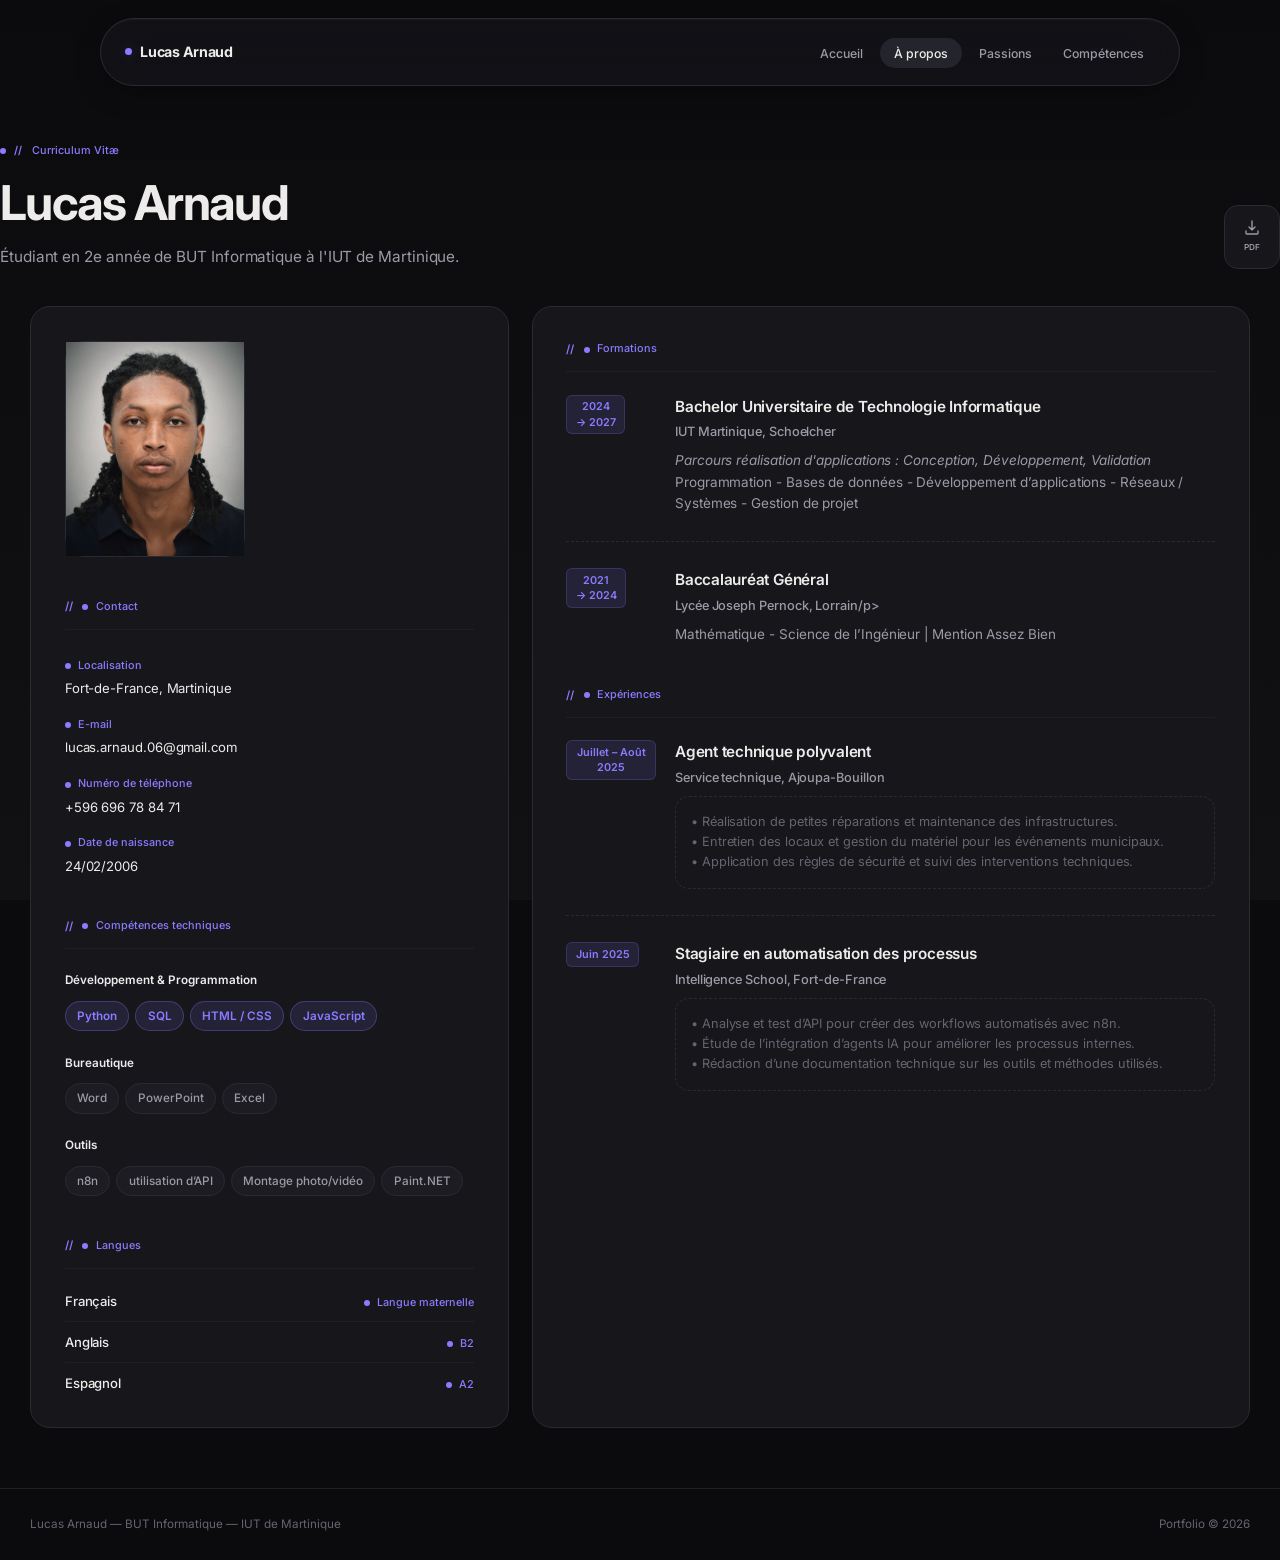
==== about.html @ 6ecc9923 "Initial commit" ====
<!DOCTYPE html>
<html lang="fr">
<head>
  <meta charset="UTF-8" />
  <meta name="viewport" content="width=device-width, initial-scale=1.0" />
  <title>À propos — Lucas Arnaud</title>
  <link rel="preconnect" href="https://fonts.googleapis.com" />
  <link rel="preconnect" href="https://fonts.gstatic.com" crossorigin />
  <link href="https://fonts.googleapis.com/css2?family=JetBrains+Mono:wght@400;500&family=Playfair+Display:ital,wght@0,400;0,700;0,900;1,400&family=Space+Grotesk:wght@300;400;500;600;700&display=swap" rel="stylesheet" />
  <link rel="stylesheet" href="css/style.css" />
</head>
<body>

  <div id="site-nav"></div>

  <main class="page">

    <!-- ── HEADER ── -->
    <header class="about-header container">
      <div class="about-header-left">
        <p class="label reveal">
          <span class="label-prefix">//</span> Curriculum Vitæ
        </p>
        <h1 class="section-title reveal reveal-delay-1">Lucas Arnaud</h1>
        <p class="section-subtitle reveal reveal-delay-2">
          Étudiant en 2e année de BUT Informatique à l'IUT de Martinique.
        </p>
      </div>
      <div class="reveal reveal-delay-3">
        <a href="cv-lucas-arnaud.pdf" download class="cv-download-icon"
           title="Télécharger le CV en PDF" aria-label="Télécharger le CV en PDF">
          <svg width="16" height="16" viewBox="0 0 16 16" fill="none"
               xmlns="http://www.w3.org/2000/svg" aria-hidden="true">
            <path d="M8 1v9M5 7l3 3 3-3" stroke="currentColor" stroke-width="1.4"
                  stroke-linecap="round" stroke-linejoin="round"/>
            <path d="M2 11v2a1 1 0 001 1h10a1 1 0 001-1v-2"
                  stroke="currentColor" stroke-width="1.4" stroke-linecap="round"/>
          </svg>
          <span class="cv-download-label">PDF</span>
        </a>
      </div>
    </header>

    <!-- ── CV BODY : sidebar LEFT · main RIGHT ── -->
    <div class="container">
      <div class="cv-grid">

        <!-- ════ SIDEBAR (GAUCHE) ════ -->
        <aside class="cv-sidebar">

          <!-- Photo -->
          <div class="cv-section reveal">
            <div class="profile-photo-placeholder">
              <img src="images/About/photo.png" alt="Illustration : mangas" loading="lazy" />
            </div>
          </div>

          <!-- Contact -->
          <section class="cv-section reveal">
            <div class="cv-section-header">
              <span class="cv-section-num">//</span>
              <p class="label">Contact</p>
            </div>
            <dl style="display:flex;flex-direction:column;gap:.85rem">
              <div>
                <dt class="label" style="margin-bottom:.25rem">Localisation</dt>
                <dd style="font-size:.875rem">Fort-de-France, Martinique</dd>
              </div>
              <div>
                <dt class="label" style="margin-bottom:.25rem">E-mail</dt>
                <dd style="font-size:.875rem">lucas.arnaud.06@gmail.com</dd>
              </div>
              <div>
                <dt class="label" style="margin-bottom:.25rem">Numéro de téléphone</dt>
                <dd style="font-size:.875rem">+596 696 78 84 71</dd>
              </div>
              <div>
                <dt class="label" style="margin-bottom:.25rem">Date de naissance</dt>
                <dd style="font-size:.875rem">24/02/2006</dd>
              </div>
            </dl>
          </section>

          <!-- Compétences techniques -->
          <section class="cv-section reveal">
            <div class="cv-section-header">
              <span class="cv-section-num">//</span>
              <p class="label">Compétences techniques</p>
            </div>

            <div class="skills-group">
              <p class="skills-group-title">Développement & Programmation</p>
              <div class="tags">
                <span class="tag tag-accent">Python</span>
                <span class="tag tag-accent">SQL</span>
                <span class="tag tag-accent">HTML / CSS</span>
                <span class="tag tag-accent">JavaScript</span>
              </div>
            </div>

            <div class="skills-group">
              <p class="skills-group-title">Bureautique</p>
              <div class="tags">
                <span class="tag">Word</span>
                <span class="tag">PowerPoint</span>
                <span class="tag">Excel</span>
              </div>
            </div>

            <div class="skills-group">
              <p class="skills-group-title">Outils</p>
              <div class="tags">
                <span class="tag">n8n</span>
                <span class="tag">utilisation d’API</span>
                <span class="tag">Montage photo/vidéo</span>
                <span class="tag">Paint.NET</span>
              </div>
            </div>
          </section>

          <!-- Langues -->
          <section class="cv-section reveal">
            <div class="cv-section-header">
              <span class="cv-section-num">//</span>
              <p class="label">Langues</p>
            </div>
            <div style="display:flex;flex-direction:column;gap:.65rem">
              <div style="display:flex;justify-content:space-between;align-items:baseline">
                <span style="font-size:.875rem;font-weight:500">Français</span>
                <span class="label">Langue maternelle</span>
              </div>
              <hr class="divider" />
              <div style="display:flex;justify-content:space-between;align-items:baseline">
                <span style="font-size:.875rem;font-weight:500">Anglais</span>
                <span class="label">B2</span>
              </div>
              <hr class="divider" />
              <div style="display:flex;justify-content:space-between;align-items:baseline">
                <span style="font-size:.875rem;font-weight:500">Espagnol</span>
                <span class="label">A2</span>
              </div>
            </div>
          </section>

        </aside>

        <!-- ════ MAIN (DROITE) ════ -->
        <div class="cv-main">

          <!-- Formation -->
          <section class="cv-section reveal">
            <div class="cv-section-header">
              <span class="cv-section-num">//</span>
              <p class="label">Formations</p>
            </div>

            <div class="timeline-item">
              <div class="timeline-year">2024<br />→ 2027</div>
              <div class="timeline-content">
                <h3>Bachelor Universitaire de Technologie Informatique</h3>
                <p class="subtitle">IUT Martinique, Schoelcher</p>
                <p><em>Parcours réalisation d'applications : Conception, Développement, Validation</em></p>
                <p>Programmation - Bases de données - Développement d’applications - Réseaux / Systèmes - Gestion de projet</p>
              </div>
            </div>

            <div class="timeline-item">
              <div class="timeline-year">2021<br />→ 2024</div>
              <div class="timeline-content">
                <h3>Baccalauréat Général</h3>
                <p class="subtitle">Lycée Joseph Pernock, Lorrain/p>
                <p>Mathématique - Science de l’Ingénieur | Mention Assez Bien</p>
              </div>
            </div>
          </section>

          <!-- Expériences -->
          <section class="cv-section reveal">
            <div class="cv-section-header">
              <span class="cv-section-num">//</span>
              <p class="label">Expériences</p>
            </div>

            <div class="timeline-item">
              <div class="timeline-year"> Juillet – Août 2025</div>
              <div class="timeline-content">
                <h3>Agent technique polyvalent</h3>
                <p class="subtitle">Service technique, Ajoupa-Bouillon</p>
                <div class="placeholder-text" style="margin-top:.5rem">
                  • Réalisation de petites réparations et maintenance des infrastructures.
                  <br>• Entretien des locaux et gestion du matériel pour les événements municipaux.
                  <br>• Application des règles de sécurité et suivi des interventions techniques.
                </div>
              </div>
            </div>

            <div class="timeline-item">
              <div class="timeline-year">Juin 2025</div>
              <div class="timeline-content">
                <h3>Stagiaire en automatisation des processus</h3>
                <p class="subtitle">Intelligence School, Fort-de-France</p>
                <div class="placeholder-text" style="margin-top:.5rem">
                  • Analyse et test d’API pour créer des workflows automatisés avec n8n.
                  <br>• Étude de l’intégration d’agents IA pour améliorer les processus internes.
                  <br>• Rédaction d’une documentation technique sur les outils et méthodes utilisés.
                </div>
              </div>
            </div>
          </section>

        </div><!-- /cv-main -->
      </div><!-- /cv-grid -->
    </div><!-- /container -->

  </main>

  <footer class="site-footer">
    <div class="container site-footer-inner">
      <p>Lucas Arnaud &mdash; BUT Informatique &mdash; IUT de Martinique</p>
      <p>Portfolio &copy; 2026</p>
    </div>
  </footer>

  <script src="js/nav.js"></script>
  <script src="js/effects.js"></script>
</body>
</html>
---- css/style.css ----
@import url('https://fonts.googleapis.com/css2?family=Inter:wght@300;400;500;600;700;800;900&family=Instrument+Serif:ital@0;1&display=swap');

/* ─────────────────────────────────────────────────
   DESIGN TOKENS — Sombre Charcoal, accents Violet
───────────────────────────────────────────────── */
:root {
  /* Surfaces — noir / gris foncés */
  --bg:           #0B0B0E;
  --bg-2:         #111114;
  --surface:      #16161B;          /* cartes */
  --surface-2:    #1C1C22;
  --surface-3:    #24242C;
  --surface-hi:   #2A2A33;          /* hover */

  /* Texte */
  --ink:          #EDECEA;
  --ink-2:        #9C9AA6;
  --ink-3:        #66646F;
  --ink-4:        #3A3941;

  /* Accent violet — uniquement détails */
  --accent:       #8B7BFF;          /* violet/indigo lumineux */
  --accent-2:     #B5A8FF;
  --accent-3:     #6E5CF0;          /* plus profond pour fonds */
  --accent-dim:   rgba(139, 123, 255, 0.08);
  --accent-glow:  rgba(139, 123, 255, 0.25);
  --accent-soft:  rgba(139, 123, 255, 0.12);

  /* Bordures */
  --border:       #1F1F26;
  --border-2:     #2A2A33;
  --border-3:     #34343E;

  /* Typo */
  --sans:  'Inter', 'Helvetica Neue', Arial, sans-serif;
  --serif: 'Instrument Serif', Georgia, serif;

  /* Layout */
  --nav-h:  68px;
  --max-w:  1320px;
  --col:    2rem;
  --radius:    20px;
  --radius-sm: 14px;
  --radius-lg: 28px;
  --ease-out: cubic-bezier(0.22, 1, 0.36, 1);
}

/* ─────────────────────────────────────────────────
   RESET
───────────────────────────────────────────────── */
*, *::before, *::after { box-sizing: border-box; margin: 0; padding: 0; }
html { font-size: 15px; -webkit-font-smoothing: antialiased; scroll-behavior: smooth; }
body {
  font-family: var(--sans);
  background: var(--bg);
  color: var(--ink);
  line-height: 1.55;
  letter-spacing: -0.005em;
  min-height: 100dvh;
  position: relative;
  overflow-x: hidden;
}

/* Fond minimal : un très léger dégradé vertical, rien de plus */
body::before {
  content: '';
  position: fixed;
  inset: 0;
  background: linear-gradient(180deg, var(--bg) 0%, var(--bg-2) 100%);
  z-index: -1;
  pointer-events: none;
}

a { color: inherit; text-decoration: none; }
img { max-width: 100%; display: block; }
ul { list-style: none; }
button { font-family: var(--sans); }

/* ─────────────────────────────────────────────────
   NAVIGATION — pill flottante
───────────────────────────────────────────────── */
.nav {
  position: fixed;
  top: 18px;
  left: 50%;
  transform: translateX(-50%);
  height: var(--nav-h);
  width: calc(100% - 2.5rem);
  max-width: 1080px;
  background: rgba(20, 20, 25, 0.72);
  backdrop-filter: blur(22px) saturate(180%);
  -webkit-backdrop-filter: blur(22px) saturate(180%);
  border: 1px solid var(--border-2);
  border-radius: 999px;
  box-shadow: 0 8px 32px -12px rgba(0, 0, 0, 0.6),
              0 1px 0 rgba(255, 255, 255, 0.04) inset;
  z-index: 100;
}
.nav-inner {
  height: 100%;
  padding: 0 1.4rem 0 1.6rem;
  display: flex;
  align-items: center;
  justify-content: space-between;
  gap: 1rem;
}
.nav-brand {
  font-weight: 700;
  font-size: 0.95rem;
  letter-spacing: -0.02em;
  display: flex;
  align-items: center;
  gap: 0.55rem;
  color: var(--ink);
}
.nav-brand-dot {
  width: 7px; height: 7px;
  border-radius: 50%;
  background: var(--accent);
  flex-shrink: 0;
  box-shadow: 0 0 12px var(--accent-glow);
}
.nav-brand-text {
  display: inline-flex;
  white-space: nowrap;
}
.nav-brand-char {
  display: inline-block;
  transition: transform 0.45s cubic-bezier(0.34, 1.56, 0.64, 1);
}
.nav-brand:hover .nav-brand-char {
  transform: translateX(calc(var(--offset) * 1.4px));
}
.nav-links { display: flex; gap: 0.2rem; align-items: center; }
.nav-links a {
  font-size: 0.82rem;
  font-weight: 500;
  letter-spacing: -0.005em;
  color: var(--ink-2);
  transition: color 0.2s, background 0.2s;
  padding: 0.5rem 0.95rem;
  border-radius: 999px;
}
.nav-links a:hover { color: var(--ink); background: var(--surface-2); }
.nav-links a.active {
  color: var(--ink);
  background: var(--surface-3);
}

/* ─────────────────────────────────────────────────
   LAYOUT
───────────────────────────────────────────────── */
.container { max-width: var(--max-w); margin: 0 auto; padding: 0 var(--col); }
.page { padding-top: calc(var(--nav-h) + 24px); min-height: 100dvh; }

/* ─────────────────────────────────────────────────
   TYPOGRAPHIE
───────────────────────────────────────────────── */
.label {
  font-size: 0.72rem;
  font-weight: 500;
  color: var(--accent);
  display: inline-flex;
  align-items: center;
  gap: 0.5rem;
  text-transform: none;
  letter-spacing: 0;
}
.label::before {
  content: '';
  width: 6px; height: 6px;
  border-radius: 50%;
  background: var(--accent);
}
.label-accent { color: var(--accent); }
.label-prefix { color: var(--accent); margin-right: 0.3em; font-weight: 600; }

.section-title {
  font-family: var(--sans);
  font-size: clamp(2rem, 4vw, 3.2rem);
  font-weight: 700;
  line-height: 1.05;
  letter-spacing: -0.035em;
  color: var(--ink);
}
.section-title em {
  font-family: var(--serif);
  font-style: italic;
  font-weight: 400;
  color: var(--accent);
}
.section-subtitle {
  font-size: 1.02rem;
  color: var(--ink-2);
  max-width: 56ch;
  line-height: 1.65;
  margin-top: 1rem;
  font-weight: 400;
}

/* ─────────────────────────────────────────────────
   BOUTONS
───────────────────────────────────────────────── */
.btn {
  display: inline-flex;
  align-items: center;
  gap: 0.5rem;
  font-size: 0.88rem;
  font-weight: 500;
  padding: 0.85rem 1.4rem;
  border: 1px solid transparent;
  border-radius: 999px;
  cursor: pointer;
  transition: all 0.2s var(--ease-out);
  text-transform: none;
  letter-spacing: -0.005em;
}
.btn:active { transform: scale(0.97); }
.btn-dark {
  background: var(--ink);
  color: var(--bg);
  border-color: var(--ink);
  box-shadow: 0 4px 14px -2px rgba(0, 0, 0, 0.6);
}
.btn-dark:hover {
  background: #FFFFFF;
  border-color: #FFFFFF;
  transform: translateY(-1px);
}
.btn-ghost {
  background: var(--surface);
  color: var(--ink);
  border-color: var(--border-2);
}
.btn-ghost:hover {
  background: var(--surface-2);
  border-color: var(--border-3);
  transform: translateY(-1px);
}

.cv-download-icon {
  display: flex;
  flex-direction: column;
  align-items: center;
  justify-content: center;
  gap: 0.35rem;
  width: 56px;
  height: 64px;
  border: 1px solid var(--border-2);
  border-radius: var(--radius-sm);
  color: var(--ink-2);
  background: var(--surface);
  transition: all 0.2s var(--ease-out);
  flex-shrink: 0;
}
.cv-download-icon:hover {
  border-color: var(--accent);
  color: var(--accent);
  background: var(--accent-soft);
  transform: translateY(-2px);
}
.cv-download-icon svg { flex-shrink: 0; }
.cv-download-label {
  font-size: 0.55rem;
  font-weight: 600;
  letter-spacing: 0.04em;
  text-transform: uppercase;
}

.divider { border: none; border-top: 1px solid var(--border); }

.scramble-char { color: var(--accent); opacity: 0.5; font-weight: 400; }

/* ═══════════════════════════════════════════════
   SPOTLIGHT — halo violet local sur les cartes
═══════════════════════════════════════════════ */
.hero-card, .hero-stat, .home-nav-item,
.passion-item, .competence-card, .niveau-nav-card {
  position: relative;
  overflow: hidden;
  --mx: 50%; --my: 50%;
}
.hero-card::before, .hero-stat::before, .home-nav-item::before,
.passion-item::before, .competence-card::before,
.niveau-nav-card::before {
  content: '';
  position: absolute;
  inset: 0;
  background: radial-gradient(circle 260px at var(--mx) var(--my),
    var(--accent-dim) 0%,
    transparent 70%);
  opacity: 0;
  transition: opacity 0.4s var(--ease-out);
  pointer-events: none;
  z-index: 0;
}
.hero-card:hover::before, .hero-stat:hover::before, .home-nav-item:hover::before,
.passion-item:hover::before, .competence-card:hover::before,
.niveau-nav-card:hover::before { opacity: 1; }

.hero-card > *, .hero-stat > *, .home-nav-item > *,
.passion-item > *, .competence-card > *, .niveau-nav-card > * {
  position: relative;
  z-index: 1;
}

/* ═══════════════════════════════════════════════
   HOME — HERO en bento
═══════════════════════════════════════════════ */
.hero {
  display: grid;
  grid-template-columns: 1.6fr 1fr;
  gap: 1.25rem;
  min-height: calc(100dvh - var(--nav-h) - 48px);
  padding: 0 var(--col);
  max-width: var(--max-w);
  margin: 0 auto;
  position: relative;
}

.hero-left {
  padding: 3rem;
  background: var(--surface);
  border: 1px solid var(--border-2);
  border-radius: var(--radius-lg);
  box-shadow: 0 1px 0 rgba(255, 255, 255, 0.03) inset,
              0 20px 60px -20px rgba(0, 0, 0, 0.5);
  display: flex;
  flex-direction: column;
  justify-content: center;
  position: relative;
  overflow: hidden;
}
/* Petit éclat violet diffus dans le coin (très discret) */
.hero-left::after {
  content: '';
  position: absolute;
  width: 420px; height: 420px;
  border-radius: 50%;
  background: radial-gradient(circle, rgba(139, 123, 255, 0.10) 0%, transparent 70%);
  top: -160px; right: -140px;
  pointer-events: none;
  z-index: 0;
}
.hero-left > * { position: relative; z-index: 1; }

.hero-tag {
  font-size: 0.8rem;
  font-weight: 500;
  color: var(--ink-2);
  margin-bottom: 1.75rem;
  display: inline-flex;
  align-items: center;
  gap: 0.5rem;
  background: var(--surface-2);
  padding: 0.4rem 0.85rem;
  border-radius: 999px;
  border: 1px solid var(--border-2);
  width: fit-content;
  text-transform: none;
  letter-spacing: 0;
}
.hero-tag .accent { color: var(--accent); font-weight: 600; }

.hero-name {
  font-family: var(--sans);
  font-size: clamp(3.5rem, 8.5vw, 7rem);
  font-weight: 700;
  line-height: 0.95;
  letter-spacing: -0.045em;
  text-transform: none;
  color: var(--ink);
  margin-bottom: 1.5rem;
}
.hero-name-cursor { display: none; }

.hero-desc {
  font-size: 1.08rem;
  color: var(--ink-2);
  max-width: 46ch;
  line-height: 1.6;
  margin-bottom: 2.25rem;
  font-weight: 400;
}
.hero-ctas { display: flex; gap: 0.7rem; flex-wrap: wrap; }

.hero-right {
  display: grid;
  grid-template-rows: 1fr 1fr auto;
  gap: 1.25rem;
}
.hero-card {
  border: 1px solid var(--border-2);
  padding: 1.6rem 1.75rem;
  background: var(--surface);
  border-radius: var(--radius);
  box-shadow: 0 1px 0 rgba(255, 255, 255, 0.03) inset;
  transition: transform 0.25s var(--ease-out), border-color 0.25s, background 0.25s;
  display: flex;
  flex-direction: column;
  justify-content: space-between;
  gap: 0.75rem;
}
.hero-card:hover {
  transform: translateY(-3px);
  border-color: var(--border-3);
  background: var(--surface-2);
}
.hero-card .label { margin-bottom: 0.4rem; }
.hero-card-value {
  font-size: 1rem;
  font-weight: 500;
  line-height: 1.5;
  color: var(--ink);
}
.hero-card-value strong { display: block; font-weight: 700; font-size: 1.1rem; }

.hero-status {
  display: inline-flex;
  align-items: center;
  gap: 0.5rem;
  font-size: 0.75rem;
  font-weight: 500;
  color: var(--ink-2);
  background: var(--surface-2);
  border: 1px solid var(--border-2);
  padding: 0.35rem 0.7rem;
  border-radius: 999px;
  width: fit-content;
  text-transform: none;
  letter-spacing: 0;
}
.hero-status-dot {
  width: 7px; height: 7px; border-radius: 50%;
  background: #4ADE80;
  flex-shrink: 0;
  box-shadow: 0 0 0 3px rgba(74, 222, 128, 0.14);
  animation: pulse-dot 2.5s ease-in-out infinite;
}
@keyframes pulse-dot {
  0%, 100% { box-shadow: 0 0 0 3px rgba(74, 222, 128, 0.14); }
  50%       { box-shadow: 0 0 0 6px rgba(74, 222, 128, 0.04); }
}

.hero-year-block { padding-top: 0; border-top: none; }
.hero-year {
  font-family: var(--serif);
  font-style: italic;
  font-size: 4rem;
  font-weight: 400;
  line-height: 1;
  letter-spacing: -0.03em;
  color: var(--accent);
}

.hero-stats {
  display: grid;
  grid-template-columns: repeat(3, 1fr);
  gap: 1.25rem;
  max-width: var(--max-w);
  margin: 1.25rem auto 0;
  padding: 0 var(--col);
}
.hero-stat {
  padding: 1.75rem 2rem;
  background: var(--surface);
  border: 1px solid var(--border-2);
  border-radius: var(--radius);
  transition: transform 0.25s var(--ease-out), border-color 0.25s, background 0.25s;
}
.hero-stat:hover {
  transform: translateY(-3px);
  border-color: var(--border-3);
  background: var(--surface-2);
}
.hero-stat-num {
  font-size: 2.6rem;
  font-weight: 700;
  line-height: 1;
  letter-spacing: -0.04em;
  color: var(--ink);
  margin-bottom: 0.35rem;
}
.hero-stat-label {
  font-size: 0.82rem;
  color: var(--ink-2);
  font-weight: 500;
  text-transform: none;
  letter-spacing: 0;
}

.home-nav { padding: 5rem 0 6rem; }
.home-nav-grid {
  display: grid;
  grid-template-columns: repeat(3, 1fr);
  gap: 1.25rem;
  margin-top: 3rem;
  border: none;
}
.home-nav-item {
  padding: 2.25rem;
  background: var(--surface);
  border: 1px solid var(--border-2);
  border-radius: var(--radius);
  display: flex;
  flex-direction: column;
  gap: 0.75rem;
  transition: transform 0.25s var(--ease-out), border-color 0.25s, background 0.25s;
}
.home-nav-item:hover {
  transform: translateY(-4px);
  border-color: var(--border-3);
  background: var(--surface-2);
}
.home-nav-item h3 {
  font-size: 1.25rem;
  font-weight: 600;
  letter-spacing: -0.02em;
  color: var(--ink);
}
.home-nav-item p {
  font-size: 0.92rem;
  color: var(--ink-2);
  line-height: 1.6;
}
.home-nav-arrow {
  font-size: 0.85rem;
  color: var(--accent);
  font-weight: 500;
  margin-top: auto;
  padding-top: 1.25rem;
  transition: transform 0.2s var(--ease-out);
  display: inline-flex;
  align-items: center;
  gap: 0.4rem;
  text-transform: none;
  letter-spacing: 0;
}
.home-nav-item:hover .home-nav-arrow { transform: translateX(6px); }

/* FOOTER */
.site-footer { border-top: 1px solid var(--border); padding: 1.75rem 0; margin-top: 2rem; }
.site-footer-inner { display: flex; align-items: center; justify-content: space-between; }
.site-footer p {
  font-size: 0.78rem;
  color: var(--ink-3);
  font-weight: 400;
  text-transform: none;
  letter-spacing: 0;
}

/* ═══════════════════════════════════════════════
   À PROPOS
═══════════════════════════════════════════════ */
.about-header {
  padding: 3rem 0 2.5rem;
  display: flex;
  align-items: flex-end;
  justify-content: space-between;
  gap: 2rem;
  border-bottom: none;
}
.about-header-left .label { margin-bottom: 1.25rem; }

.cv-grid {
  display: grid;
  grid-template-columns: 2fr 3fr;
  gap: 1.5rem;
  margin-bottom: 4rem;
}
.cv-sidebar, .cv-main {
  padding: 2.25rem;
  background: var(--surface);
  border: 1px solid var(--border-2);
  border-radius: var(--radius);
}
.cv-sidebar { border-right: 1px solid var(--border-2); }

.cv-section { margin-bottom: 2.75rem; }
.cv-section:last-child { margin-bottom: 0; }
.cv-section-header {
  display: flex;
  align-items: center;
  gap: 0.65rem;
  margin-bottom: 1.5rem;
  padding-bottom: 0.85rem;
  border-bottom: 1px solid var(--border);
}
.cv-section-num {
  font-size: 0.75rem;
  color: var(--accent);
  font-weight: 600;
}

.timeline-item {
  display: grid;
  grid-template-columns: 90px 1fr;
  gap: 1.25rem;
  margin-bottom: 1.75rem;
  padding-bottom: 1.75rem;
  border-bottom: 1px dashed var(--border-2);
}
.timeline-item:last-child { border-bottom: none; padding-bottom: 0; }
.timeline-year {
  font-size: 0.72rem;
  color: var(--accent);
  padding: 0.25rem 0.55rem;
  background: var(--accent-soft);
  border: 1px solid rgba(139, 123, 255, 0.2);
  border-radius: 6px;
  font-weight: 600;
  height: fit-content;
  text-align: center;
  line-height: 1.4;
  width: fit-content;
  text-transform: none;
  letter-spacing: 0;
}
.timeline-content h3 {
  font-weight: 600;
  font-size: 1.02rem;
  margin-bottom: 0.25rem;
  letter-spacing: -0.015em;
  color: var(--ink);
}
.timeline-content .subtitle {
  font-size: 0.85rem;
  color: var(--ink-2);
  margin-bottom: 0.5rem;
  font-weight: 500;
}
.timeline-content p { font-size: 0.9rem; color: var(--ink-2); line-height: 1.6; }

.skills-group { margin-bottom: 1.5rem; }
.skills-group-title {
  font-size: 0.78rem;
  color: var(--ink);
  font-weight: 600;
  margin-bottom: 0.75rem;
  text-transform: none;
  letter-spacing: 0;
}
.tags { display: flex; flex-wrap: wrap; gap: 0.4rem; }
.tag {
  font-size: 0.78rem;
  padding: 0.35rem 0.75rem;
  border: 1px solid var(--border-2);
  color: var(--ink-2);
  background: var(--surface-2);
  border-radius: 999px;
  font-weight: 500;
  transition: all 0.18s;
  text-transform: none;
  letter-spacing: 0;
}
.tag:hover {
  border-color: var(--border-3);
  color: var(--ink);
  background: var(--surface-3);
  transform: translateY(-1px);
}
.tag-accent {
  background: var(--accent-soft);
  border-color: rgba(139, 123, 255, 0.3);
  color: var(--accent);
  font-weight: 600;
}

.profile-photo-placeholder {
  width: 100%;
  aspect-ratio: 1;
  max-width: 180px;
  background: linear-gradient(135deg, var(--surface-2) 0%, var(--surface-3) 100%);
  border: 1px solid var(--border-2);
  border-radius: var(--radius);
  display: flex;
  flex-direction: column;
  align-items: center;
  justify-content: center;
  gap: 0.5rem;
  margin-bottom: 2rem;
}
.placeholder-text {
  padding: 1rem;
  border: 1px dashed var(--border-2);
  border-radius: var(--radius-sm);
  font-size: 0.85rem;
  color: var(--ink-3);
  line-height: 1.6;
  min-height: 70px;
}

/* ═══════════════════════════════════════════════
   PASSIONS
═══════════════════════════════════════════════ */
.passions-header { padding: 3rem 0 2.5rem; border-bottom: none; }
.passions-header .label { margin-bottom: 1.25rem; }

.passions-grid {
  display: grid;
  grid-template-columns: repeat(2, 1fr);
  gap: 1.5rem;
  margin-top: 3rem;
  margin-bottom: 4rem;
  border: none;
}
.passion-item {
  padding: 2.5rem;
  background: var(--surface);
  border: 1px solid var(--border-2) !important;
  border-radius: var(--radius);
  transition: transform 0.25s var(--ease-out), border-color 0.25s, background 0.25s;
}
.passion-item:hover {
  transform: translateY(-4px);
  border-color: var(--border-3) !important;
  background: var(--surface-2);
}
.passion-num {
  font-family: var(--serif);
  font-style: italic;
  font-size: 1.5rem;
  color: var(--accent);
  margin-bottom: 1rem;
  font-weight: 400;
  text-transform: none;
  letter-spacing: 0;
}
.passion-title {
  font-size: 1.5rem;
  font-weight: 600;
  letter-spacing: -0.025em;
  margin-bottom: 0.85rem;
  color: var(--ink);
}
.passion-desc { font-size: 0.96rem; color: var(--ink-2); line-height: 1.65; }
.passion-placeholder {
  margin-top: 1.25rem;
  padding: 0.85rem 1rem;
  border: 1px dashed var(--border-2);
  border-radius: var(--radius-sm);
  font-size: 0.72rem;
  color: var(--ink-3);
  background: var(--surface-2);
  text-transform: none;
  letter-spacing: 0;
}

/* ═══════════════════════════════════════════════
   COMPÉTENCES
═══════════════════════════════════════════════ */
.competences-header { padding: 3rem 0 2.5rem; border-bottom: none; }
.competences-header .label { margin-bottom: 1.25rem; }

.competences-grid {
  display: grid;
  grid-template-columns: repeat(3, 1fr);
  gap: 1.25rem;
  border: none;
  margin-top: 3rem;
  margin-bottom: 4rem;
}
.competence-card {
  padding: 2rem;
  background: var(--surface);
  border: 1px solid var(--border-2) !important;
  border-radius: var(--radius);
  display: flex;
  flex-direction: column;
  gap: 0.65rem;
  transition: transform 0.25s var(--ease-out), border-color 0.25s, background 0.25s;
}
.competence-card:hover {
  transform: translateY(-4px);
  border-color: var(--border-3) !important;
  background: var(--surface-2);
}
.competence-num {
  font-size: 0.75rem;
  color: var(--accent);
  font-weight: 600;
  text-transform: none;
  letter-spacing: 0;
}
.competence-name {
  font-size: 1.25rem;
  font-weight: 700;
  letter-spacing: -0.025em;
  color: var(--ink);
  line-height: 1.2;
  text-transform: none;
}
.competence-verb {
  font-family: var(--serif);
  font-style: italic;
  font-size: 1rem;
  color: var(--ink-2);
  font-weight: 400;
}
.competence-desc { font-size: 0.9rem; color: var(--ink-2); line-height: 1.6; flex: 1; }

/* Niveau rows */
.competence-niveaux {
  display: flex;
  flex-direction: column;
  gap: 0.4rem;
  margin-top: 1rem;
  border-top: 1px solid var(--border);
  padding-top: 1rem;
}
.niveau-row {
  display: flex;
  align-items: center;
  gap: 0.85rem;
  padding: 0.7rem 0.9rem;
  cursor: pointer;
  border-radius: var(--radius-sm);
  background: var(--surface-2);
  border: 1px solid var(--border-2);
  position: relative;
  overflow: hidden;
  transition: all 0.2s var(--ease-out);
}
.niveau-row:hover {
  background: var(--surface-3);
  border-color: var(--border-3);
  transform: translateX(3px);
}
.niveau-row:hover .niveau-row-badge { color: var(--accent); }
.niveau-row:hover .niveau-row-arrow { color: var(--accent); transform: translateX(4px); }
.niveau-row.disabled { pointer-events: none; opacity: 0.35; background: transparent; }
.niveau-row + .niveau-row { margin-top: 0.4rem; }

.niveau-row-badge {
  font-size: 0.7rem;
  color: var(--accent);
  font-weight: 700;
  min-width: 30px;
  flex-shrink: 0;
  transition: color 0.18s;
  text-transform: none;
  letter-spacing: 0;
}
.niveau-row.disabled .niveau-row-badge { color: var(--ink-3); }
.niveau-row-info { flex: 1; display: flex; flex-direction: column; gap: 0.15rem; min-width: 0; }
.niveau-row-title {
  font-size: 0.85rem;
  font-weight: 500;
  color: var(--ink);
  line-height: 1.35;
  white-space: nowrap;
  overflow: hidden;
  text-overflow: ellipsis;
}
.niveau-row-meta {
  font-size: 0.7rem;
  color: var(--ink-3);
  letter-spacing: 0;
}
.niveau-row-arrow {
  font-size: 0.95rem;
  color: var(--ink-3);
  flex-shrink: 0;
  transition: color 0.18s, transform 0.2s var(--ease-out);
}

/* ═══════════════════════════════════════════════
   NIVEAU — En-tête
═══════════════════════════════════════════════ */
.niveau-header {
  padding: 2.5rem 2.25rem;
  background: var(--surface);
  border: 1px solid var(--border-2);
  border-radius: var(--radius);
  margin-bottom: 1.5rem;
  position: relative;
  overflow: visible;
}
.niveau-comp-nav {
  position: absolute;
  top: 50%;
  z-index: 2;
  display: inline-flex;
  align-items: center;
  justify-content: center;
  width: 2.75rem;
  height: 2.75rem;
  font-size: 1.15rem;
  line-height: 1;
  color: var(--ink);
  background: var(--surface-2);
  border: 1px solid var(--border-2);
  border-radius: 50%;
  cursor: pointer;
  font-weight: 500;
  transition: background 0.2s var(--ease-out), color 0.2s var(--ease-out),
    border-color 0.2s var(--ease-out), box-shadow 0.2s var(--ease-out);
  text-decoration: none;
  box-shadow: 0 4px 16px rgba(0, 0, 0, 0.35);
}
.niveau-comp-nav--prev {
  left: 0;
  transform: translate(-45%, -50%);
}
.niveau-comp-nav--next {
  right: 0;
  transform: translate(45%, -50%);
}
.niveau-comp-nav:hover:not(.is-disabled) {
  background: var(--ink);
  color: var(--bg);
  border-color: var(--ink);
  box-shadow: 0 6px 20px rgba(0, 0, 0, 0.45);
}
.niveau-comp-nav.is-disabled {
  opacity: 0.28;
  cursor: default;
  pointer-events: none;
  box-shadow: none;
}
.breadcrumb {
  font-size: 0.78rem;
  color: var(--ink-3);
  margin-bottom: 1.5rem;
  display: flex;
  gap: 0.5rem;
  align-items: center;
  font-weight: 500;
  text-transform: none;
  letter-spacing: 0;
}
.breadcrumb a { color: var(--ink-3); transition: color 0.18s; }
.breadcrumb a:hover { color: var(--accent); }
.breadcrumb span { color: var(--ink-4); }
.niveau-meta {
  display: flex;
  align-items: baseline;
  gap: 1.25rem;
  flex-wrap: wrap;
}
.niveau-code {
  font-size: 0.8rem;
  color: var(--accent);
  font-weight: 600;
  text-transform: none;
  letter-spacing: 0;
}
.niveau-competence-name {
  font-size: clamp(2rem, 5vw, 3.4rem);
  font-weight: 700;
  line-height: 1.02;
  letter-spacing: -0.04em;
  color: var(--ink);
  text-transform: none;
}
.niveau-badge-large {
  font-size: 0.78rem;
  padding: 0.4rem 0.95rem;
  border: 1px solid rgba(139, 123, 255, 0.3);
  background: var(--accent-soft);
  color: var(--accent);
  border-radius: 999px;
  font-weight: 600;
  align-self: center;
  text-transform: none;
  letter-spacing: 0;
}
.niveau-subtitle {
  font-size: 1rem;
  color: var(--ink-2);
  line-height: 1.6;
  max-width: 60ch;
  margin-top: 1rem;
}
.niveau-annee {
  font-size: 0.78rem;
  color: var(--ink-3);
  margin-top: 0.65rem;
  font-weight: 500;
  text-transform: none;
  letter-spacing: 0;
}

.niveau-selector { display: flex; gap: 0.5rem; flex-wrap: wrap; margin-top: 1.75rem; }
.niveau-sel-btn {
  font-size: 0.78rem;
  padding: 0.45rem 1rem;
  border: 1px solid var(--border-2);
  border-radius: 999px;
  color: var(--ink-2);
  background: var(--surface-2);
  cursor: pointer;
  font-weight: 500;
  transition: all 0.2s var(--ease-out);
  text-transform: none;
  letter-spacing: 0;
}
.niveau-sel-btn:hover {
  border-color: var(--border-3);
  color: var(--ink);
  background: var(--surface-3);
}
.niveau-sel-btn.active {
  background: var(--ink);
  color: var(--bg);
  border-color: var(--ink);
  font-weight: 600;
}

/* AC tabs */
.ac-tabs-bar {
  display: flex;
  gap: 0.4rem;
  background: var(--surface);
  border: 1px solid var(--border-2);
  border-radius: 999px;
  padding: 0.4rem;
  margin: 0 0 1.5rem;
  overflow-x: auto;
  scrollbar-width: none;
}
.ac-tabs-bar::-webkit-scrollbar { display: none; }
.ac-tab {
  font-size: 0.82rem;
  padding: 0.55rem 1.1rem;
  background: transparent;
  border: none;
  border-radius: 999px;
  color: var(--ink-2);
  cursor: pointer;
  white-space: nowrap;
  transition: all 0.2s var(--ease-out);
  font-weight: 500;
  margin-bottom: 0;
  text-transform: none;
  letter-spacing: 0;
}
.ac-tab:hover { color: var(--ink); background: var(--surface-2); }
.ac-tab.active {
  color: var(--bg);
  background: var(--ink);
}

/* AC view */
.ac-view {
  padding: 2.25rem;
  background: var(--surface);
  border: 1px solid var(--border-2);
  border-radius: var(--radius);
  margin-bottom: 1.5rem;
}
.ac-view-header {
  display: flex;
  align-items: flex-start;
  gap: 1.25rem;
  margin-bottom: 2.25rem;
  padding-bottom: 1.5rem;
  border-bottom: 1px solid var(--border);
}
.ac-view-num {
  font-family: var(--serif);
  font-style: italic;
  font-size: 1.6rem;
  color: var(--accent);
  flex-shrink: 0;
  line-height: 1;
  text-transform: none;
  letter-spacing: 0;
}
.ac-view-meta { display: flex; flex-direction: column; gap: 0.35rem; }
.ac-view-progress {
  font-size: 0.78rem;
  color: var(--ink-3);
  font-weight: 500;
  letter-spacing: 0;
}
.ac-view-title {
  font-size: 1.25rem;
  font-weight: 600;
  line-height: 1.35;
  letter-spacing: -0.02em;
  color: var(--ink);
}

.ac-view-context { margin-bottom: 2rem; }
.ac-view-context .label { margin-bottom: 0.85rem; }
.ac-view-context-text { font-size: 0.95rem; color: var(--ink-2); line-height: 1.7; }
.ac-view-context-sep { margin: 1.5rem 0; }

.ac-view-proof { margin-bottom: 1rem; }
.ac-view-proof .label { margin-bottom: 0.85rem; }
.proof-img-wrap { display: flex; justify-content: center; width: 100%; }
.proof-full {
  width: 100%;
  aspect-ratio: 16/9;
  border: 1px dashed var(--border-2);
  background: var(--surface-2);
  border-radius: var(--radius);
  display: flex;
  flex-direction: column;
  align-items: center;
  justify-content: center;
  gap: 0.75rem;
  cursor: pointer;
  transition: all 0.25s var(--ease-out);
}
.proof-full:hover {
  border-color: var(--accent);
  background: var(--accent-soft);
}
.proof-full .label { text-align: center; }
.proof-full svg { opacity: 0.3; }
.proof-hint {
  font-size: 0.7rem;
  color: var(--ink-3);
  margin-top: 0.5rem;
  font-weight: 500;
  text-transform: none;
  letter-spacing: 0;
}
.proof-img {
  width: auto;
  max-width: 100%;
  height: auto;
  border: 1px solid var(--border-2);
  border-radius: var(--radius);
  cursor: zoom-in;
  transition: transform 0.25s var(--ease-out), box-shadow 0.25s var(--ease-out);
}
.proof-img:hover {
  transform: scale(1.01);
  box-shadow: 0 12px 32px -12px rgba(0, 0, 0, 0.7);
}

.ac-nav {
  display: flex;
  justify-content: space-between;
  align-items: center;
  padding: 1.25rem 0 0;
  border-top: 1px solid var(--border);
  margin-top: 1rem;
}
.ac-nav-btn {
  font-size: 0.82rem;
  color: var(--ink);
  background: var(--surface-2);
  border: 1px solid var(--border-2);
  padding: 0.65rem 1.25rem;
  border-radius: 999px;
  cursor: pointer;
  font-weight: 500;
  transition: all 0.2s var(--ease-out);
  text-transform: none;
  letter-spacing: 0;
}
.ac-nav-btn:hover:not(:disabled) {
  background: var(--ink);
  color: var(--bg);
  border-color: var(--ink);
  transform: translateY(-1px);
}
.ac-nav-btn:disabled { opacity: 0.3; cursor: default; }
.ac-nav-center {
  font-size: 0.78rem;
  color: var(--ink-3);
  font-weight: 500;
  text-transform: none;
  letter-spacing: 0;
}

/* Niveau nav cards */
.niveau-nav-cards {
  display: grid;
  grid-template-columns: 1fr auto 1fr;
  gap: 1rem;
  padding: 2rem 0 4rem;
  align-items: center;
}
.niveau-nav-card {
  padding: 1.5rem 1.75rem;
  background: var(--surface);
  border: 1px solid var(--border-2);
  border-radius: var(--radius);
  display: flex;
  flex-direction: column;
  gap: 0.4rem;
  transition: transform 0.25s var(--ease-out), border-color 0.25s, background 0.25s;
}
.niveau-nav-card:hover {
  transform: translateY(-2px);
  border-color: var(--border-3);
  background: var(--surface-2);
}
.niveau-nav-card.next { text-align: right; }
.niveau-nav-card-dir {
  font-size: 0.78rem;
  color: var(--accent);
  font-weight: 600;
  text-transform: none;
  letter-spacing: 0;
}
.niveau-nav-card-title {
  font-size: 0.9rem;
  font-weight: 600;
  color: var(--ink);
  line-height: 1.35;
}
.niveau-nav-card-year {
  font-size: 0.75rem;
  color: var(--ink-3);
  font-weight: 500;
  letter-spacing: 0;
}
.niveau-nav-overview {
  display: inline-flex;
  align-items: center;
  justify-content: center;
  font-size: 0.82rem;
  color: var(--ink-2);
  padding: 0.65rem 1.25rem;
  background: var(--surface-2);
  border: 1px solid var(--border-2);
  border-radius: 999px;
  font-weight: 500;
  transition: all 0.2s var(--ease-out);
  white-space: nowrap;
  text-transform: none;
  letter-spacing: 0;
}
.niveau-nav-overview:hover {
  background: var(--ink);
  color: var(--bg);
  border-color: var(--ink);
}

/* En-cours state */
.en-cours-state {
  padding: 4rem 2.5rem;
  background: var(--surface);
  border: 1px solid var(--border-2);
  border-radius: var(--radius);
  display: flex;
  flex-direction: column;
  gap: 1.5rem;
  max-width: 560px;
  margin: 2rem auto 4rem;
}
.en-cours-badge {
  font-size: 0.75rem;
  color: var(--accent);
  background: var(--accent-soft);
  border: 1px solid rgba(139, 123, 255, 0.3);
  padding: 0.4rem 0.95rem;
  display: inline-block;
  width: fit-content;
  border-radius: 999px;
  font-weight: 600;
  text-transform: none;
  letter-spacing: 0;
}
.en-cours-title {
  font-size: 1.6rem;
  font-weight: 600;
  letter-spacing: -0.025em;
  color: var(--ink);
}
.en-cours-title em {
  font-family: var(--serif);
  font-style: italic;
  font-weight: 400;
  color: var(--accent);
}
.en-cours-desc { font-size: 0.98rem; color: var(--ink-2); line-height: 1.65; }
.en-cours-link {
  font-size: 0.85rem;
  color: var(--accent);
  transition: gap 0.18s;
  display: inline-flex;
  align-items: center;
  gap: 0.4rem;
  font-weight: 600;
  text-transform: none;
  letter-spacing: 0;
}
.en-cours-link:hover { gap: 0.7rem; }

/* Lightbox */
.lightbox-overlay {
  position: fixed;
  inset: 0;
  background: rgba(0, 0, 0, 0.88);
  z-index: 1000;
  display: flex;
  align-items: center;
  justify-content: center;
  padding: 2rem;
  backdrop-filter: blur(8px);
  animation: lb-in 0.22s var(--ease-out);
  cursor: zoom-out;
}
@keyframes lb-in { from { opacity: 0; } to { opacity: 1; } }
.lightbox-inner {
  position: relative;
  max-width: 90vw;
  max-height: 88vh;
  animation: lb-scale 0.28s var(--ease-out);
  cursor: default;
}
@keyframes lb-scale {
  from { transform: scale(0.92); opacity: 0; }
  to   { transform: scale(1);    opacity: 1; }
}
.lightbox-inner img {
  max-width: 100%;
  max-height: 82vh;
  object-fit: contain;
  display: block;
  border-radius: var(--radius);
  box-shadow: 0 30px 80px -20px rgba(0, 0, 0, 0.9);
}
.lightbox-close {
  position: absolute;
  top: -2.75rem;
  right: 0;
  background: rgba(255, 255, 255, 0.08);
  border: 1px solid rgba(255, 255, 255, 0.15);
  color: #fff;
  font-size: 1.25rem;
  cursor: pointer;
  padding: 0.4rem 0.8rem;
  border-radius: 999px;
  transition: background 0.18s;
}
.lightbox-close:hover { background: rgba(255, 255, 255, 0.18); }

/* Loading / Error */
.page-loading, .page-error {
  min-height: calc(100dvh - var(--nav-h));
  display: flex;
  align-items: center;
  justify-content: center;
  flex-direction: column;
  gap: 1rem;
}
.page-error .label { color: var(--accent); }

/* Reveals */
.reveal {
  opacity: 0;
  transform: translateY(18px);
  transition: opacity 0.7s var(--ease-out), transform 0.7s var(--ease-out);
}
.reveal.visible { opacity: 1; transform: translateY(0); }
.reveal-delay-1 { transition-delay: 0.08s; }
.reveal-delay-2 { transition-delay: 0.16s; }
.reveal-delay-3 { transition-delay: 0.24s; }
.reveal-delay-4 { transition-delay: 0.32s; }

/* Responsive */
@media (max-width: 1024px) {
  .hero { grid-template-columns: 1fr; }
  .hero-left { padding: 2.5rem 2rem; }
  .hero-right { grid-template-rows: auto; grid-template-columns: 1fr 1fr; }
  .hero-card { flex: 1; min-width: 200px; }
  .cv-grid { grid-template-columns: 1fr; }
  .cv-sidebar, .cv-main { padding: 2rem; }
  .home-nav-grid { grid-template-columns: 1fr 1fr; }
  .home-nav-item:nth-child(3) { grid-column: 1 / -1; }
  .niveau-nav-cards { grid-template-columns: 1fr 1fr; }
  .niveau-nav-overview { display: none; }
}
@media (max-width: 768px) {
  :root { --col: 1.25rem; }
  .nav { top: 12px; width: calc(100% - 1.5rem); }
  .nav-links { gap: 0.1rem; }
  .nav-links a { font-size: 0.74rem; padding: 0.4rem 0.7rem; }
  .nav-brand { font-size: 0.85rem; }
  .hero-name { font-size: clamp(3rem, 13vw, 4.5rem); }
  .hero-right { grid-template-columns: 1fr; }
  .hero-stats { grid-template-columns: 1fr; gap: 1rem; }
  .home-nav-grid { grid-template-columns: 1fr; }
  .home-nav-item:nth-child(3) { grid-column: auto; }
  .competences-grid { grid-template-columns: 1fr 1fr; }
  .passions-grid { grid-template-columns: 1fr; }
  .about-header { flex-wrap: wrap; }
  .niveau-nav-cards { grid-template-columns: 1fr 1fr; }
  .timeline-item { grid-template-columns: 70px 1fr; }
  .site-footer-inner { flex-direction: column; gap: 0.5rem; align-items: flex-start; }
  .niveau-header { padding: 2rem 1.5rem; }
  .niveau-comp-nav {
    width: 2.5rem;
    height: 2.5rem;
    font-size: 1rem;
  }
  .niveau-comp-nav--prev { transform: translate(-40%, -50%); }
  .niveau-comp-nav--next { transform: translate(40%, -50%); }
  .ac-view { padding: 1.5rem; }
  .en-cours-state { padding: 2.5rem 1.75rem; }
}
@media (max-width: 480px) {
  .competences-grid { grid-template-columns: 1fr; }
  .hero-ctas { flex-direction: column; }
  .btn { width: 100%; justify-content: center; }
  .niveau-nav-cards { grid-template-columns: 1fr; }
  .niveau-comp-nav--prev { transform: translate(-35%, -50%); }
  .niveau-comp-nav--next { transform: translate(35%, -50%); }
  .hero-left { padding: 2rem 1.5rem; }
}
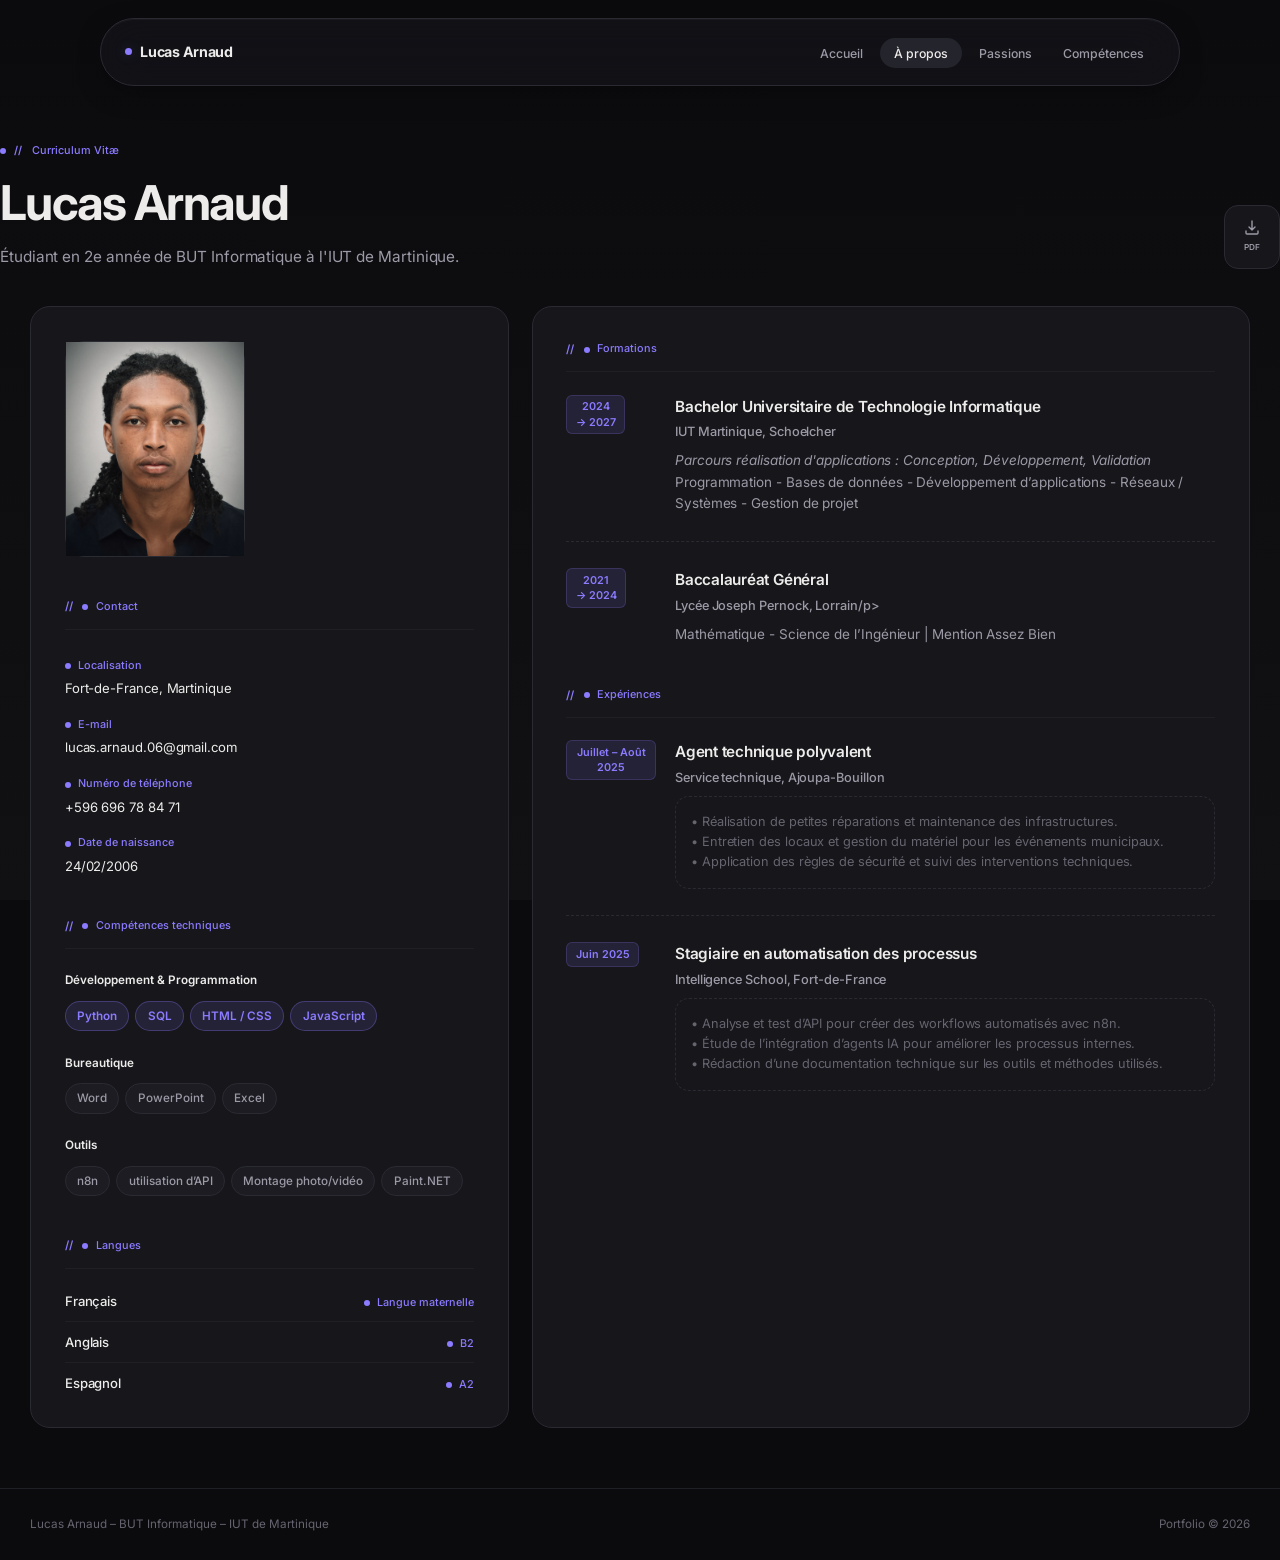
==== commit 4373dee5: "Update & Correction bug" ====
--- a/about.html
+++ b/about.html
@@ -216,7 +216,7 @@
 
   <footer class="site-footer">
     <div class="container site-footer-inner">
-      <p>Lucas Arnaud &mdash; BUT Informatique &mdash; IUT de Martinique</p>
+      <p>Lucas Arnaud &ndash; BUT Informatique &ndash; IUT de Martinique</p>
       <p>Portfolio &copy; 2026</p>
     </div>
   </footer>
